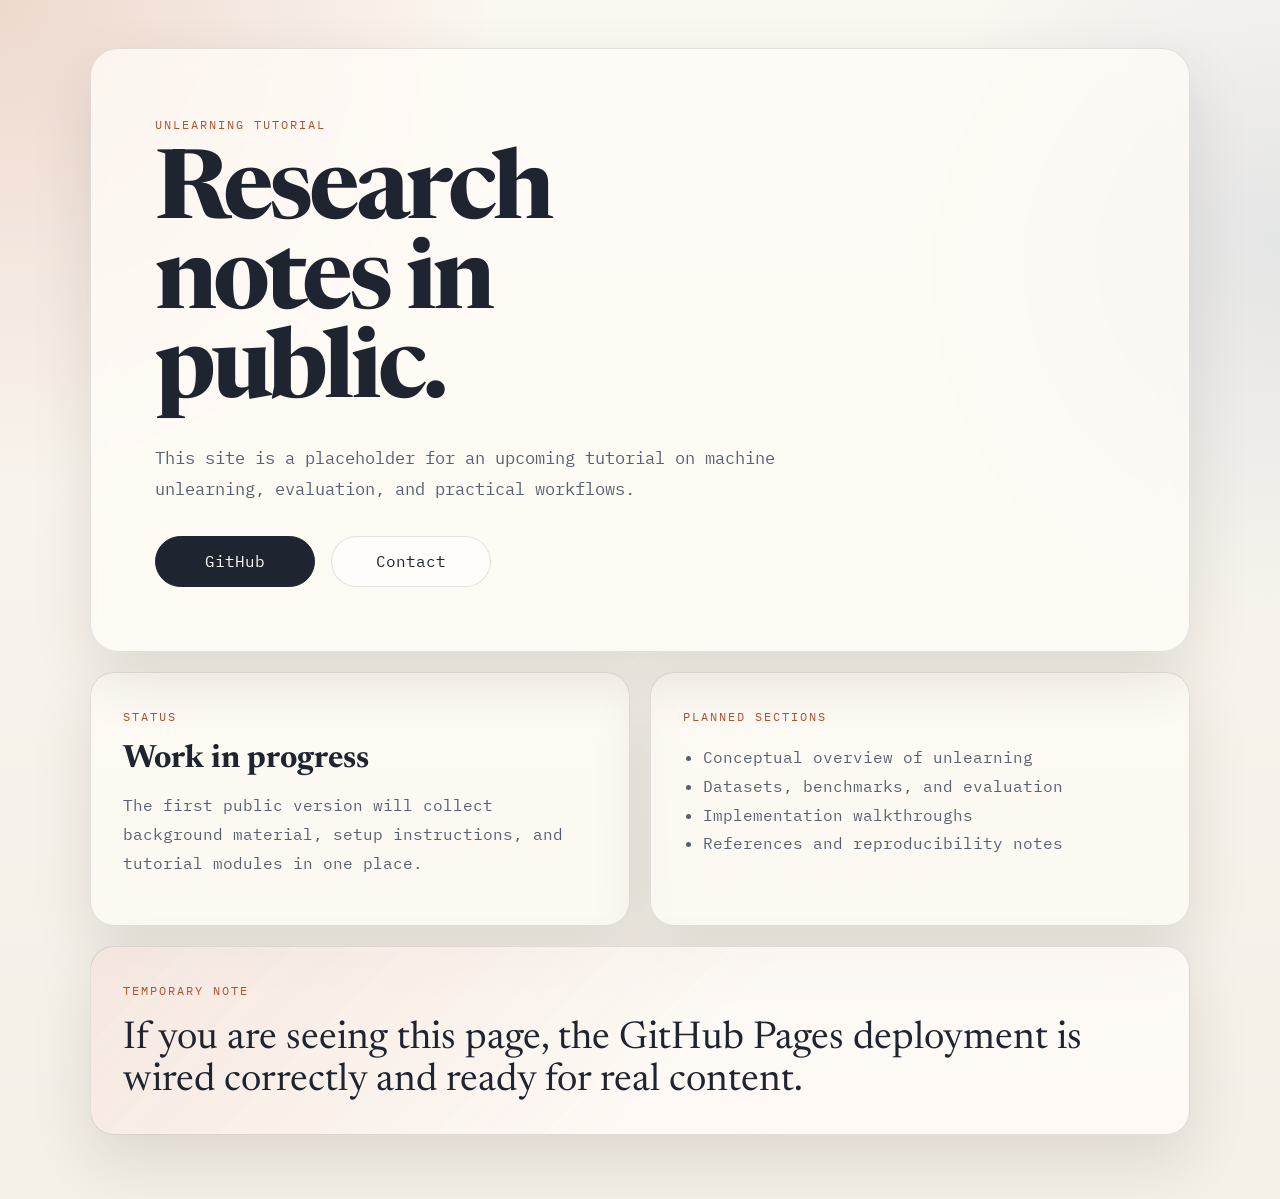
==== index.html @ 3614907a "update" ====
<!DOCTYPE html>
<html lang="en">
  <head>
    <meta charset="UTF-8" />
    <meta name="viewport" content="width=device-width, initial-scale=1.0" />
    <title>Unlearning Tutorial</title>
    <meta
      name="description"
      content="Placeholder website for the Unlearning Tutorial project."
    />
    <link rel="preconnect" href="https://fonts.googleapis.com" />
    <link rel="preconnect" href="https://fonts.gstatic.com" crossorigin />
    <link
      href="https://fonts.googleapis.com/css2?family=IBM+Plex+Mono:wght@400;500&family=Newsreader:opsz,wght@6..72,500;6..72,700&display=swap"
      rel="stylesheet"
    />
    <link rel="stylesheet" href="styles.css" />
  </head>
  <body>
    <div class="page-shell">
      <header class="hero">
        <p class="eyebrow">Unlearning Tutorial</p>
        <h1>Research notes in public.</h1>
        <p class="lead">
          This site is a placeholder for an upcoming tutorial on machine
          unlearning, evaluation, and practical workflows.
        </p>
        <div class="hero-actions">
          <a class="button button-primary" href="https://github.com/unlearning-tutorial">
            GitHub
          </a>
          <a class="button button-secondary" href="mailto:contact@example.com">
            Contact
          </a>
        </div>
      </header>

      <main class="content-grid">
        <section class="card">
          <p class="card-label">Status</p>
          <h2>Work in progress</h2>
          <p>
            The first public version will collect background material, setup
            instructions, and tutorial modules in one place.
          </p>
        </section>

        <section class="card">
          <p class="card-label">Planned sections</p>
          <ul>
            <li>Conceptual overview of unlearning</li>
            <li>Datasets, benchmarks, and evaluation</li>
            <li>Implementation walkthroughs</li>
            <li>References and reproducibility notes</li>
          </ul>
        </section>

        <section class="card card-wide">
          <p class="card-label">Temporary note</p>
          <p class="quote">
            If you are seeing this page, the GitHub Pages deployment is wired
            correctly and ready for real content.
          </p>
        </section>
      </main>
    </div>
  </body>
</html>
---- styles.css ----
:root {
  --bg: #f4efe7;
  --paper: rgba(255, 252, 247, 0.78);
  --ink: #1e2430;
  --muted: #566072;
  --line: rgba(30, 36, 48, 0.12);
  --accent: #b44f2f;
  --accent-soft: #f0d8c8;
  --shadow: 0 24px 60px rgba(50, 43, 32, 0.12);
}

* {
  box-sizing: border-box;
}

html {
  min-height: 100%;
  background:
    radial-gradient(circle at top left, rgba(180, 79, 47, 0.18), transparent 28%),
    radial-gradient(circle at right 20%, rgba(75, 110, 160, 0.12), transparent 24%),
    linear-gradient(180deg, #fbf7f1 0%, var(--bg) 100%);
}

body {
  margin: 0;
  min-height: 100vh;
  color: var(--ink);
  font-family: "IBM Plex Mono", monospace;
}

.page-shell {
  width: min(1100px, calc(100% - 2rem));
  margin: 0 auto;
  padding: 3rem 0 4rem;
}

.hero {
  padding: 4rem;
  border: 1px solid var(--line);
  border-radius: 28px;
  background: var(--paper);
  backdrop-filter: blur(12px);
  box-shadow: var(--shadow);
}

.eyebrow,
.card-label {
  margin: 0 0 1rem;
  color: var(--accent);
  text-transform: uppercase;
  letter-spacing: 0.16em;
  font-size: 0.78rem;
}

h1,
h2,
.quote {
  font-family: "Newsreader", serif;
}

h1 {
  margin: 0;
  max-width: 10ch;
  font-size: clamp(3rem, 9vw, 6rem);
  line-height: 0.93;
  letter-spacing: -0.04em;
}

.lead {
  max-width: 44rem;
  margin: 1.5rem 0 0;
  color: var(--muted);
  font-size: 1.05rem;
  line-height: 1.8;
}

.hero-actions {
  display: flex;
  gap: 1rem;
  margin-top: 2rem;
  flex-wrap: wrap;
}

.button {
  display: inline-flex;
  align-items: center;
  justify-content: center;
  min-width: 10rem;
  padding: 0.9rem 1.2rem;
  border-radius: 999px;
  border: 1px solid var(--line);
  text-decoration: none;
  color: var(--ink);
}

.button-primary {
  background: var(--ink);
  border-color: var(--ink);
  color: #fdf9f2;
}

.button-secondary {
  background: rgba(255, 255, 255, 0.42);
}

.content-grid {
  display: grid;
  grid-template-columns: repeat(2, minmax(0, 1fr));
  gap: 1.25rem;
  margin-top: 1.25rem;
}

.card {
  padding: 2rem;
  border-radius: 24px;
  border: 1px solid var(--line);
  background: rgba(255, 252, 247, 0.68);
  box-shadow: var(--shadow);
}

.card-wide {
  grid-column: 1 / -1;
  background:
    linear-gradient(135deg, rgba(180, 79, 47, 0.1), transparent 55%),
    rgba(255, 252, 247, 0.76);
}

h2 {
  margin: 0 0 0.8rem;
  font-size: 2rem;
  line-height: 1;
}

p,
li {
  color: var(--muted);
  line-height: 1.8;
}

ul {
  margin: 0;
  padding-left: 1.25rem;
}

.quote {
  margin: 0;
  font-size: clamp(1.8rem, 3vw, 2.8rem);
  line-height: 1.1;
  color: var(--ink);
}

@media (max-width: 800px) {
  .page-shell {
    width: min(100% - 1rem, 1100px);
    padding-top: 1rem;
  }

  .hero,
  .card {
    padding: 1.5rem;
  }

  .content-grid {
    grid-template-columns: 1fr;
  }

  .card-wide {
    grid-column: auto;
  }
}
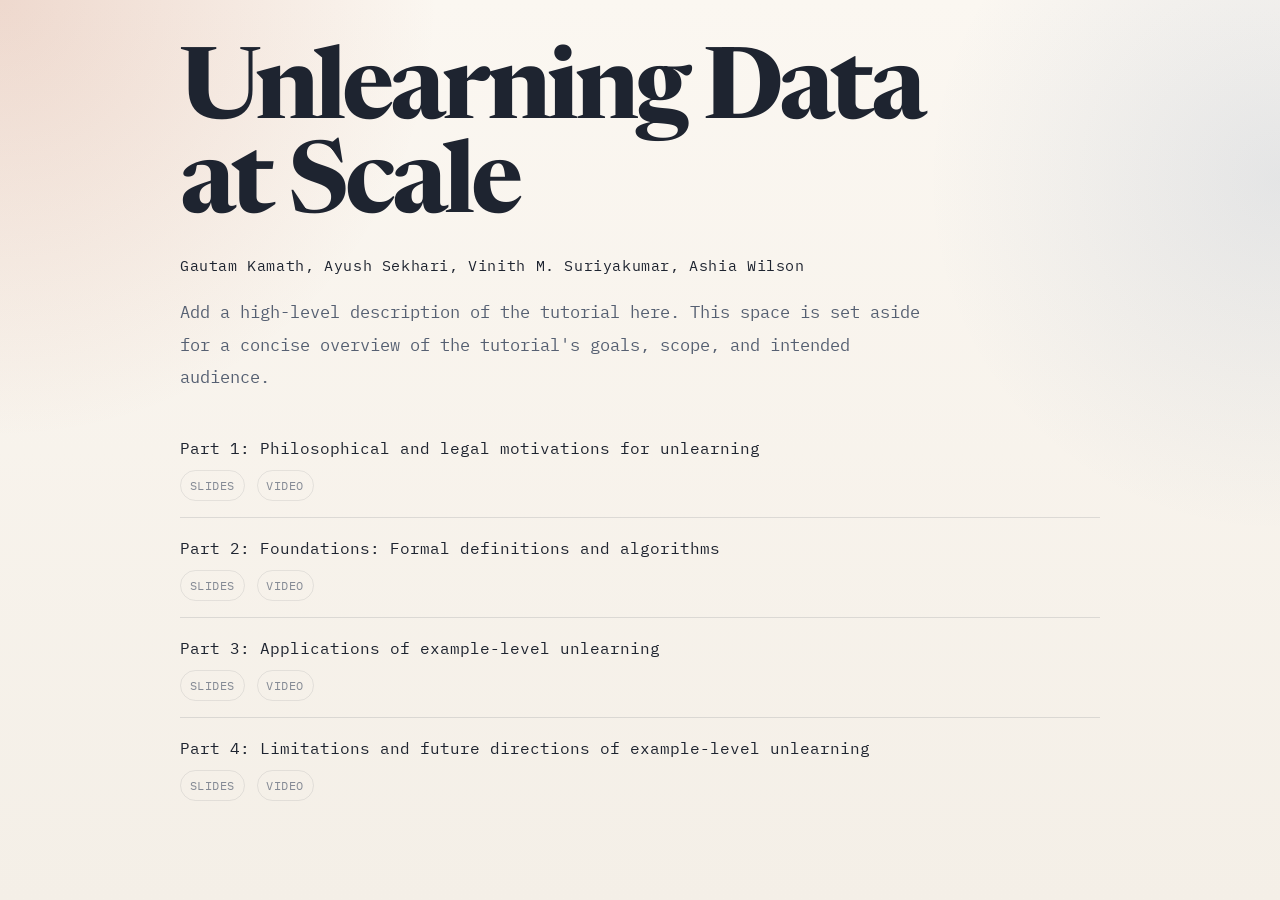
==== commit 2d8bca0c: "update" ====
--- a/index.html
+++ b/index.html
@@ -18,49 +18,90 @@
   </head>
   <body>
     <div class="page-shell">
-      <header class="hero">
-        <p class="eyebrow">Unlearning Tutorial</p>
-        <h1>Research notes in public.</h1>
-        <p class="lead">
-          This site is a placeholder for an upcoming tutorial on machine
-          unlearning, evaluation, and practical workflows.
-        </p>
-        <div class="hero-actions">
-          <a class="button button-primary" href="https://github.com/unlearning-tutorial">
-            GitHub
-          </a>
-          <a class="button button-secondary" href="mailto:contact@example.com">
-            Contact
-          </a>
-        </div>
-      </header>
+      <main class="content-stack">
+        <header class="hero">
+          <h1>Unlearning Data at Scale</h1>
+          <p class="organizers">
+            <a class="organizer-link" href="http://www.gautamkamath.com/">Gautam Kamath</a>,
+            <a class="organizer-link" href="https://ayush.sekhari.com/">Ayush Sekhari</a>,
+            <a class="organizer-link" href="https://vms-6511.github.io/">Vinith M. Suriyakumar</a>,
+            <a class="organizer-link" href="https://www.ashiawilson.com/">Ashia Wilson</a>
+          </p>
+          <p class="lead">
+            Add a high-level description of the tutorial here. This space is
+            set aside for a concise overview of the tutorial's goals, scope,
+            and intended audience.
+          </p>
+        </header>
 
-      <main class="content-grid">
-        <section class="card">
-          <p class="card-label">Status</p>
-          <h2>Work in progress</h2>
-          <p>
-            The first public version will collect background material, setup
-            instructions, and tutorial modules in one place.
-          </p>
-        </section>
-
-        <section class="card">
-          <p class="card-label">Planned sections</p>
-          <ul>
-            <li>Conceptual overview of unlearning</li>
-            <li>Datasets, benchmarks, and evaluation</li>
-            <li>Implementation walkthroughs</li>
-            <li>References and reproducibility notes</li>
+        <section class="parts">
+          <ul class="resource-list">
+            <li class="resource-item">
+              <a
+                class="resource-link"
+                href="part-1-philosophical-and-legal-motivations-for-unlearning.html"
+              >
+                Part 1: Philosophical and legal motivations for unlearning
+              </a>
+              <div class="resource-meta">
+                <a class="resource-meta-link resource-meta-link-disabled" href="#">
+                  Slides
+                </a>
+                <a class="resource-meta-link resource-meta-link-disabled" href="#">
+                  Video
+                </a>
+              </div>
+            </li>
+            <li class="resource-item">
+              <a
+                class="resource-link"
+                href="part-2-foundations-formal-definitions-and-algorithms.html"
+              >
+                Part 2: Foundations: Formal definitions and algorithms
+              </a>
+              <div class="resource-meta">
+                <a class="resource-meta-link resource-meta-link-disabled" href="#">
+                  Slides
+                </a>
+                <a class="resource-meta-link resource-meta-link-disabled" href="#">
+                  Video
+                </a>
+              </div>
+            </li>
+            <li class="resource-item">
+              <a
+                class="resource-link"
+                href="part-3-applications-of-example-level-unlearning.html"
+              >
+                Part 3: Applications of example-level unlearning
+              </a>
+              <div class="resource-meta">
+                <a class="resource-meta-link resource-meta-link-disabled" href="#">
+                  Slides
+                </a>
+                <a class="resource-meta-link resource-meta-link-disabled" href="#">
+                  Video
+                </a>
+              </div>
+            </li>
+            <li class="resource-item">
+              <a
+                class="resource-link"
+                href="part-4-limitations-and-future-directions-of-example-level-unlearning.html"
+              >
+                Part 4: Limitations and future directions of example-level
+                unlearning
+              </a>
+              <div class="resource-meta">
+                <a class="resource-meta-link resource-meta-link-disabled" href="#">
+                  Slides
+                </a>
+                <a class="resource-meta-link resource-meta-link-disabled" href="#">
+                  Video
+                </a>
+              </div>
+            </li>
           </ul>
-        </section>
-
-        <section class="card card-wide">
-          <p class="card-label">Temporary note</p>
-          <p class="quote">
-            If you are seeing this page, the GitHub Pages deployment is wired
-            correctly and ready for real content.
-          </p>
         </section>
       </main>
     </div>
--- a/styles.css
+++ b/styles.css
@@ -1,12 +1,9 @@
 :root {
   --bg: #f4efe7;
-  --paper: rgba(255, 252, 247, 0.78);
   --ink: #1e2430;
   --muted: #566072;
   --line: rgba(30, 36, 48, 0.12);
   --accent: #b44f2f;
-  --accent-soft: #f0d8c8;
-  --shadow: 0 24px 60px rgba(50, 43, 32, 0.12);
 }
 
 * {
@@ -29,106 +26,54 @@
 }
 
 .page-shell {
-  width: min(1100px, calc(100% - 2rem));
+  width: min(920px, calc(100% - 2rem));
   margin: 0 auto;
   padding: 3rem 0 4rem;
 }
 
-.hero {
-  padding: 4rem;
-  border: 1px solid var(--line);
-  border-radius: 28px;
-  background: var(--paper);
-  backdrop-filter: blur(12px);
-  box-shadow: var(--shadow);
-}
-
-.eyebrow,
-.card-label {
-  margin: 0 0 1rem;
-  color: var(--accent);
-  text-transform: uppercase;
-  letter-spacing: 0.16em;
-  font-size: 0.78rem;
+.content-stack {
+  display: grid;
+  gap: 2.5rem;
 }
 
 h1,
-h2,
-.quote {
+h2 {
   font-family: "Newsreader", serif;
 }
 
 h1 {
   margin: 0;
-  max-width: 10ch;
-  font-size: clamp(3rem, 9vw, 6rem);
-  line-height: 0.93;
+  max-width: 12ch;
+  font-size: clamp(3.2rem, 9vw, 6.2rem);
+  line-height: 0.95;
   letter-spacing: -0.04em;
 }
 
-.lead {
-  max-width: 44rem;
-  margin: 1.5rem 0 0;
-  color: var(--muted);
-  font-size: 1.05rem;
-  line-height: 1.8;
+.organizers {
+  margin: 1rem 0 0;
+  color: var(--ink);
+  font-size: 0.95rem;
+  letter-spacing: 0.04em;
 }
 
-.hero-actions {
-  display: flex;
-  gap: 1rem;
-  margin-top: 2rem;
-  flex-wrap: wrap;
+.organizer-link {
+  color: inherit;
+  text-decoration: none;
 }
 
-.button {
-  display: inline-flex;
-  align-items: center;
-  justify-content: center;
-  min-width: 10rem;
-  padding: 0.9rem 1.2rem;
-  border-radius: 999px;
-  border: 1px solid var(--line);
-  text-decoration: none;
-  color: var(--ink);
+.organizer-link:hover,
+.organizer-link:focus-visible {
+  color: var(--accent);
+  text-decoration: underline;
+  text-underline-offset: 0.18em;
 }
 
-.button-primary {
-  background: var(--ink);
-  border-color: var(--ink);
-  color: #fdf9f2;
-}
-
-.button-secondary {
-  background: rgba(255, 255, 255, 0.42);
-}
-
-.content-grid {
-  display: grid;
-  grid-template-columns: repeat(2, minmax(0, 1fr));
-  gap: 1.25rem;
-  margin-top: 1.25rem;
-}
-
-.card {
-  padding: 2rem;
-  border-radius: 24px;
-  border: 1px solid var(--line);
-  background: rgba(255, 252, 247, 0.68);
-  box-shadow: var(--shadow);
-}
-
-.card-wide {
-  grid-column: 1 / -1;
-  background:
-    linear-gradient(135deg, rgba(180, 79, 47, 0.1), transparent 55%),
-    rgba(255, 252, 247, 0.76);
-}
-
-h2 {
-  margin: 0 0 0.8rem;
-  font-size: 2rem;
-  line-height: 1;
+.lead {
+  max-width: 48rem;
+  margin: 1rem 0 0;
+  color: var(--muted);
+  font-size: 1.08rem;
+  line-height: 1.9;
 }
 
 p,
@@ -137,16 +82,66 @@
   line-height: 1.8;
 }
 
-ul {
+.resource-list {
+  list-style: none;
   margin: 0;
-  padding-left: 1.25rem;
+  padding-left: 0;
+  display: grid;
+  gap: 1rem;
 }
 
-.quote {
-  margin: 0;
-  font-size: clamp(1.8rem, 3vw, 2.8rem);
-  line-height: 1.1;
+.resource-item {
+  padding: 0 0 1rem;
+  border-bottom: 1px solid var(--line);
+}
+
+.resource-item:last-child {
+  padding-bottom: 0;
+  border-bottom: 0;
+}
+
+.resource-link {
   color: var(--ink);
+  text-decoration: none;
+  font-size: 1.02rem;
+  line-height: 1.6;
+}
+
+.resource-link:hover,
+.resource-link:focus-visible {
+  text-decoration: underline;
+  text-decoration-color: var(--accent);
+  text-underline-offset: 0.18em;
+}
+
+.resource-meta {
+  display: flex;
+  gap: 0.75rem;
+  flex-wrap: wrap;
+  margin-top: 0.45rem;
+}
+
+.resource-meta-link {
+  display: inline-flex;
+  align-items: center;
+  padding: 0.2rem 0.55rem;
+  border: 1px solid var(--line);
+  border-radius: 999px;
+  color: var(--muted);
+  font-size: 0.78rem;
+  letter-spacing: 0.04em;
+  text-transform: uppercase;
+  text-decoration: none;
+}
+
+.resource-meta-link:hover,
+.resource-meta-link:focus-visible {
+  border-color: rgba(180, 79, 47, 0.35);
+  color: var(--ink);
+}
+
+.resource-meta-link-disabled {
+  opacity: 0.7;
 }
 
 @media (max-width: 800px) {
@@ -155,16 +150,7 @@
     padding-top: 1rem;
   }
 
-  .hero,
-  .card {
-    padding: 1.5rem;
-  }
-
-  .content-grid {
-    grid-template-columns: 1fr;
-  }
-
-  .card-wide {
-    grid-column: auto;
+  .content-stack {
+    gap: 2rem;
   }
 }
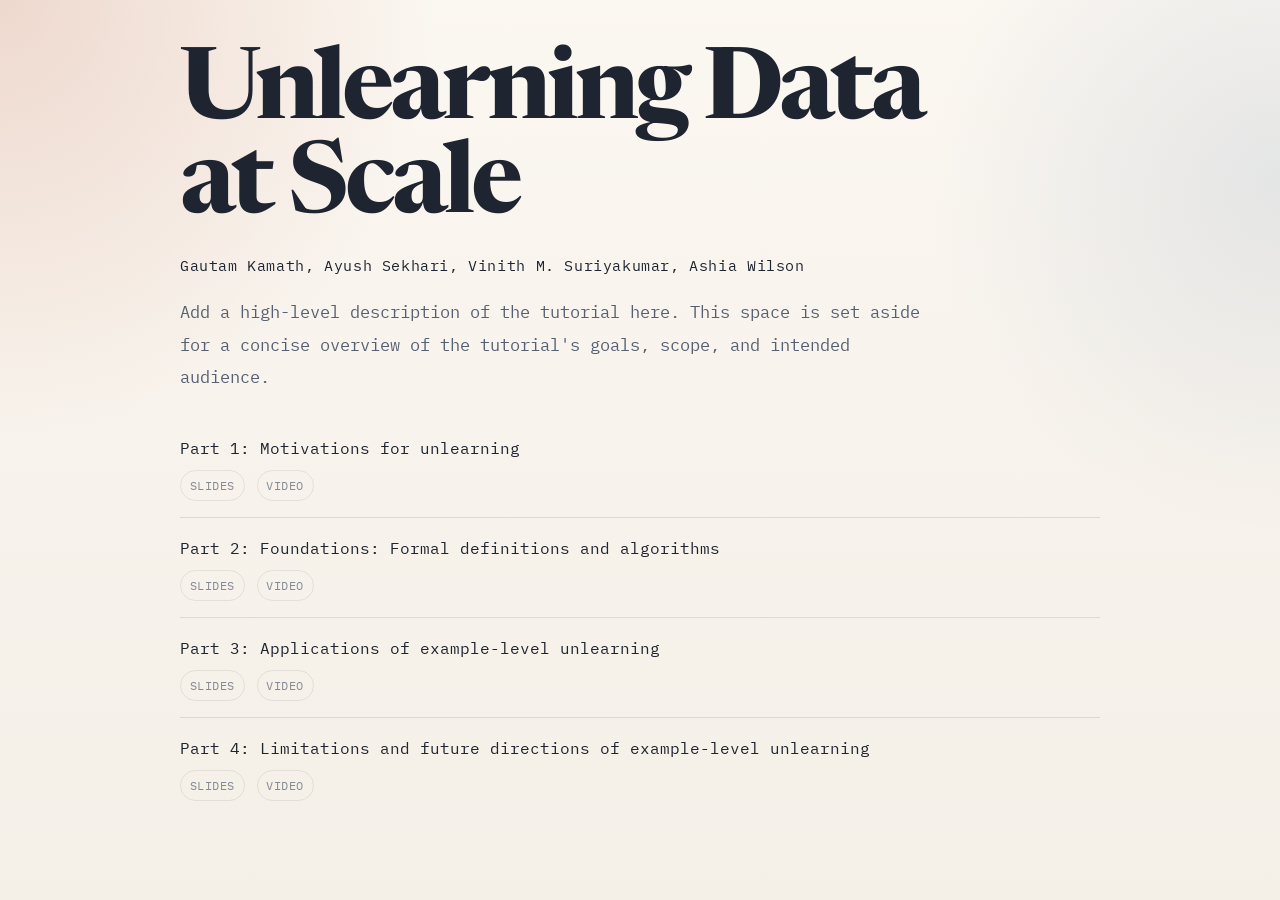
==== commit 7aaa1b95: "update" ====
--- a/index.html
+++ b/index.html
@@ -39,9 +39,9 @@
             <li class="resource-item">
               <a
                 class="resource-link"
-                href="part-1-philosophical-and-legal-motivations-for-unlearning.html"
+                href="part-1-motivations-for-unlearning.html"
               >
-                Part 1: Philosophical and legal motivations for unlearning
+                Part 1: Motivations for unlearning
               </a>
               <div class="resource-meta">
                 <a class="resource-meta-link resource-meta-link-disabled" href="#">
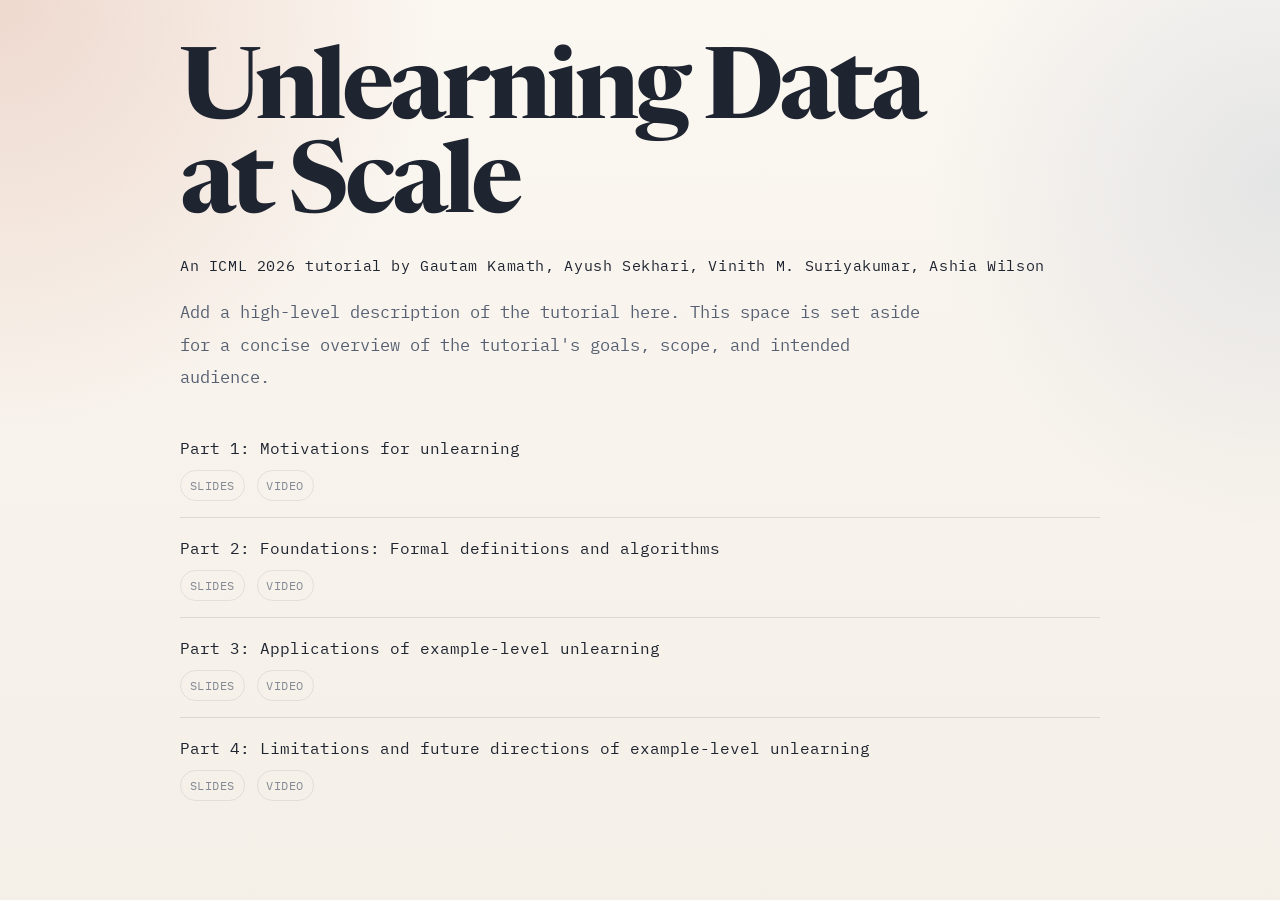
==== commit 44590b5d: "update" ====
--- a/index.html
+++ b/index.html
@@ -22,6 +22,7 @@
         <header class="hero">
           <h1>Unlearning Data at Scale</h1>
           <p class="organizers">
+            An ICML 2026 tutorial by
             <a class="organizer-link" href="http://www.gautamkamath.com/">Gautam Kamath</a>,
             <a class="organizer-link" href="https://ayush.sekhari.com/">Ayush Sekhari</a>,
             <a class="organizer-link" href="https://vms-6511.github.io/">Vinith M. Suriyakumar</a>,
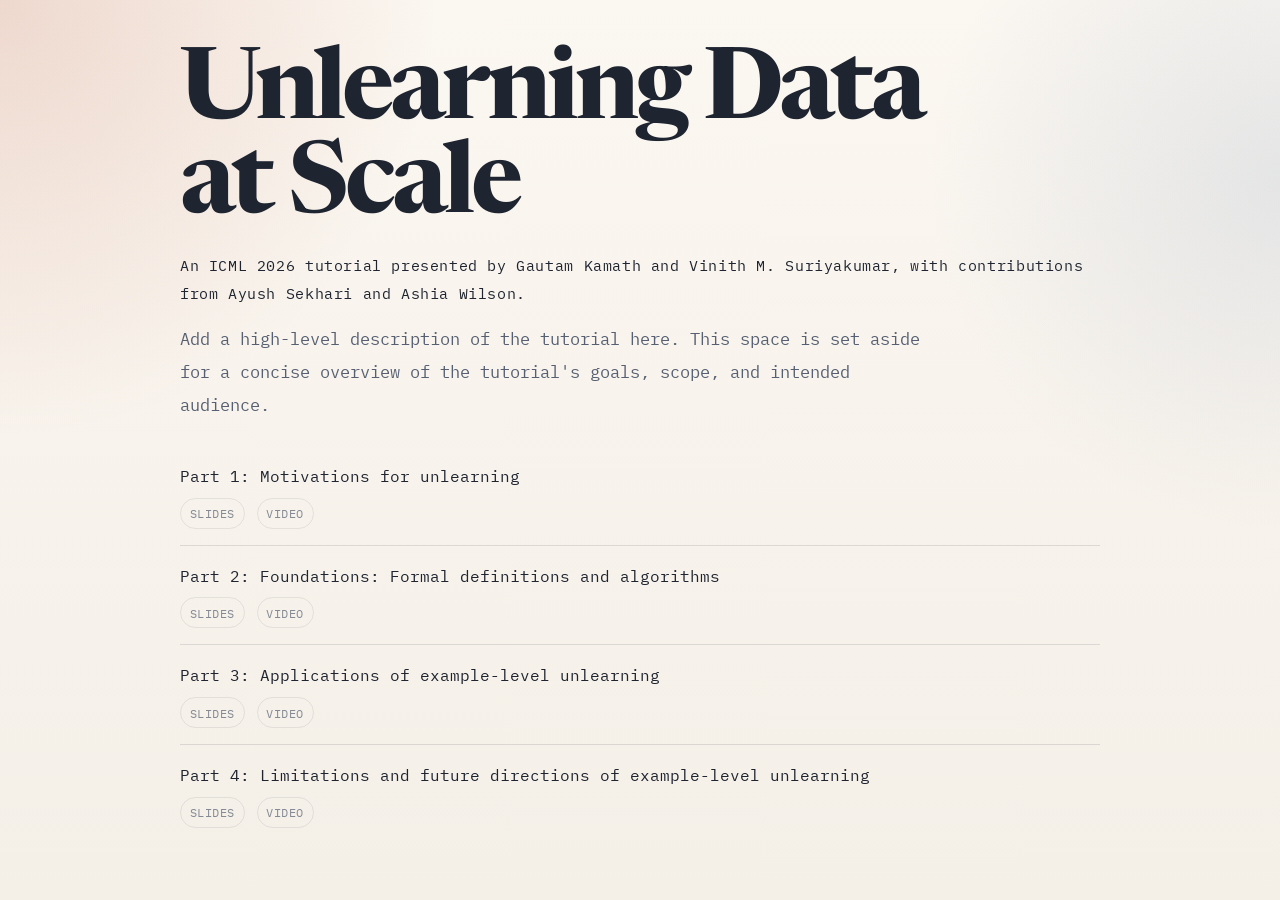
==== commit bb684204: "Update part 2, just need to do influence functions" ====
--- a/index.html
+++ b/index.html
@@ -22,11 +22,11 @@
         <header class="hero">
           <h1>Unlearning Data at Scale</h1>
           <p class="organizers">
-            An ICML 2026 tutorial by
-            <a class="organizer-link" href="http://www.gautamkamath.com/">Gautam Kamath</a>,
-            <a class="organizer-link" href="https://ayush.sekhari.com/">Ayush Sekhari</a>,
-            <a class="organizer-link" href="https://vms-6511.github.io/">Vinith M. Suriyakumar</a>,
-            <a class="organizer-link" href="https://www.ashiawilson.com/">Ashia Wilson</a>
+            An ICML 2026 tutorial presented by
+            <a class="organizer-link" href="http://www.gautamkamath.com/">Gautam Kamath</a> and 
+            <a class="organizer-link" href="https://vms-6511.github.io/">Vinith M. Suriyakumar</a>, with contributions from 
+            <a class="organizer-link" href="https://ayush.sekhari.com/">Ayush Sekhari</a> and
+            <a class="organizer-link" href="https://www.ashiawilson.com/">Ashia Wilson</a>.
           </p>
           <p class="lead">
             Add a high-level description of the tutorial here. This space is
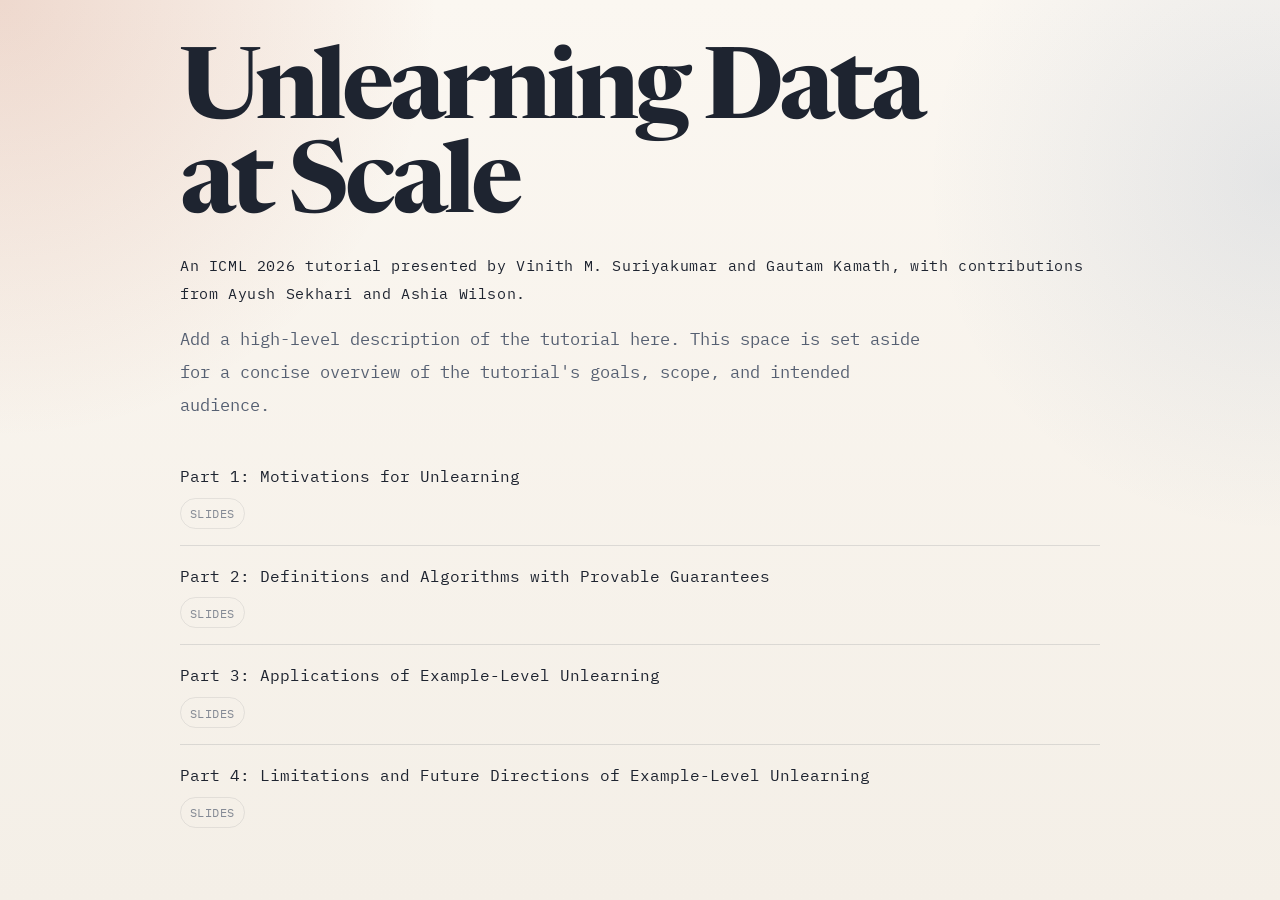
==== commit 57e37e84: "update some index stuff" ====
--- a/index.html
+++ b/index.html
@@ -3,10 +3,10 @@
   <head>
     <meta charset="UTF-8" />
     <meta name="viewport" content="width=device-width, initial-scale=1.0" />
-    <title>Unlearning Tutorial</title>
+    <title>Unlearning Data at Scale</title>
     <meta
       name="description"
-      content="Placeholder website for the Unlearning Tutorial project."
+      content="Landing page for the Unlearning Data at Scale tutorial."
     />
     <link rel="preconnect" href="https://fonts.googleapis.com" />
     <link rel="preconnect" href="https://fonts.gstatic.com" crossorigin />
@@ -23,8 +23,8 @@
           <h1>Unlearning Data at Scale</h1>
           <p class="organizers">
             An ICML 2026 tutorial presented by
-            <a class="organizer-link" href="http://www.gautamkamath.com/">Gautam Kamath</a> and 
-            <a class="organizer-link" href="https://vms-6511.github.io/">Vinith M. Suriyakumar</a>, with contributions from 
+            <a class="organizer-link" href="https://vms-6511.github.io/">Vinith M. Suriyakumar</a> and
+            <a class="organizer-link" href="http://www.gautamkamath.com/">Gautam Kamath</a>, with contributions from
             <a class="organizer-link" href="https://ayush.sekhari.com/">Ayush Sekhari</a> and
             <a class="organizer-link" href="https://www.ashiawilson.com/">Ashia Wilson</a>.
           </p>
@@ -42,14 +42,11 @@
                 class="resource-link"
                 href="part-1-motivations-for-unlearning.html"
               >
-                Part 1: Motivations for unlearning
+                Part 1: Motivations for Unlearning
               </a>
               <div class="resource-meta">
                 <a class="resource-meta-link resource-meta-link-disabled" href="#">
                   Slides
-                </a>
-                <a class="resource-meta-link resource-meta-link-disabled" href="#">
-                  Video
                 </a>
               </div>
             </li>
@@ -58,14 +55,11 @@
                 class="resource-link"
                 href="part-2-foundations-formal-definitions-and-algorithms.html"
               >
-                Part 2: Foundations: Formal definitions and algorithms
+                Part 2: Definitions and Algorithms with Provable Guarantees
               </a>
               <div class="resource-meta">
                 <a class="resource-meta-link resource-meta-link-disabled" href="#">
                   Slides
-                </a>
-                <a class="resource-meta-link resource-meta-link-disabled" href="#">
-                  Video
                 </a>
               </div>
             </li>
@@ -74,14 +68,11 @@
                 class="resource-link"
                 href="part-3-applications-of-example-level-unlearning.html"
               >
-                Part 3: Applications of example-level unlearning
+                Part 3: Applications of Example-Level Unlearning
               </a>
               <div class="resource-meta">
                 <a class="resource-meta-link resource-meta-link-disabled" href="#">
                   Slides
-                </a>
-                <a class="resource-meta-link resource-meta-link-disabled" href="#">
-                  Video
                 </a>
               </div>
             </li>
@@ -90,15 +81,12 @@
                 class="resource-link"
                 href="part-4-limitations-and-future-directions-of-example-level-unlearning.html"
               >
-                Part 4: Limitations and future directions of example-level
-                unlearning
+                Part 4: Limitations and Future Directions of Example-Level
+                Unlearning
               </a>
               <div class="resource-meta">
                 <a class="resource-meta-link resource-meta-link-disabled" href="#">
                   Slides
-                </a>
-                <a class="resource-meta-link resource-meta-link-disabled" href="#">
-                  Video
                 </a>
               </div>
             </li>
